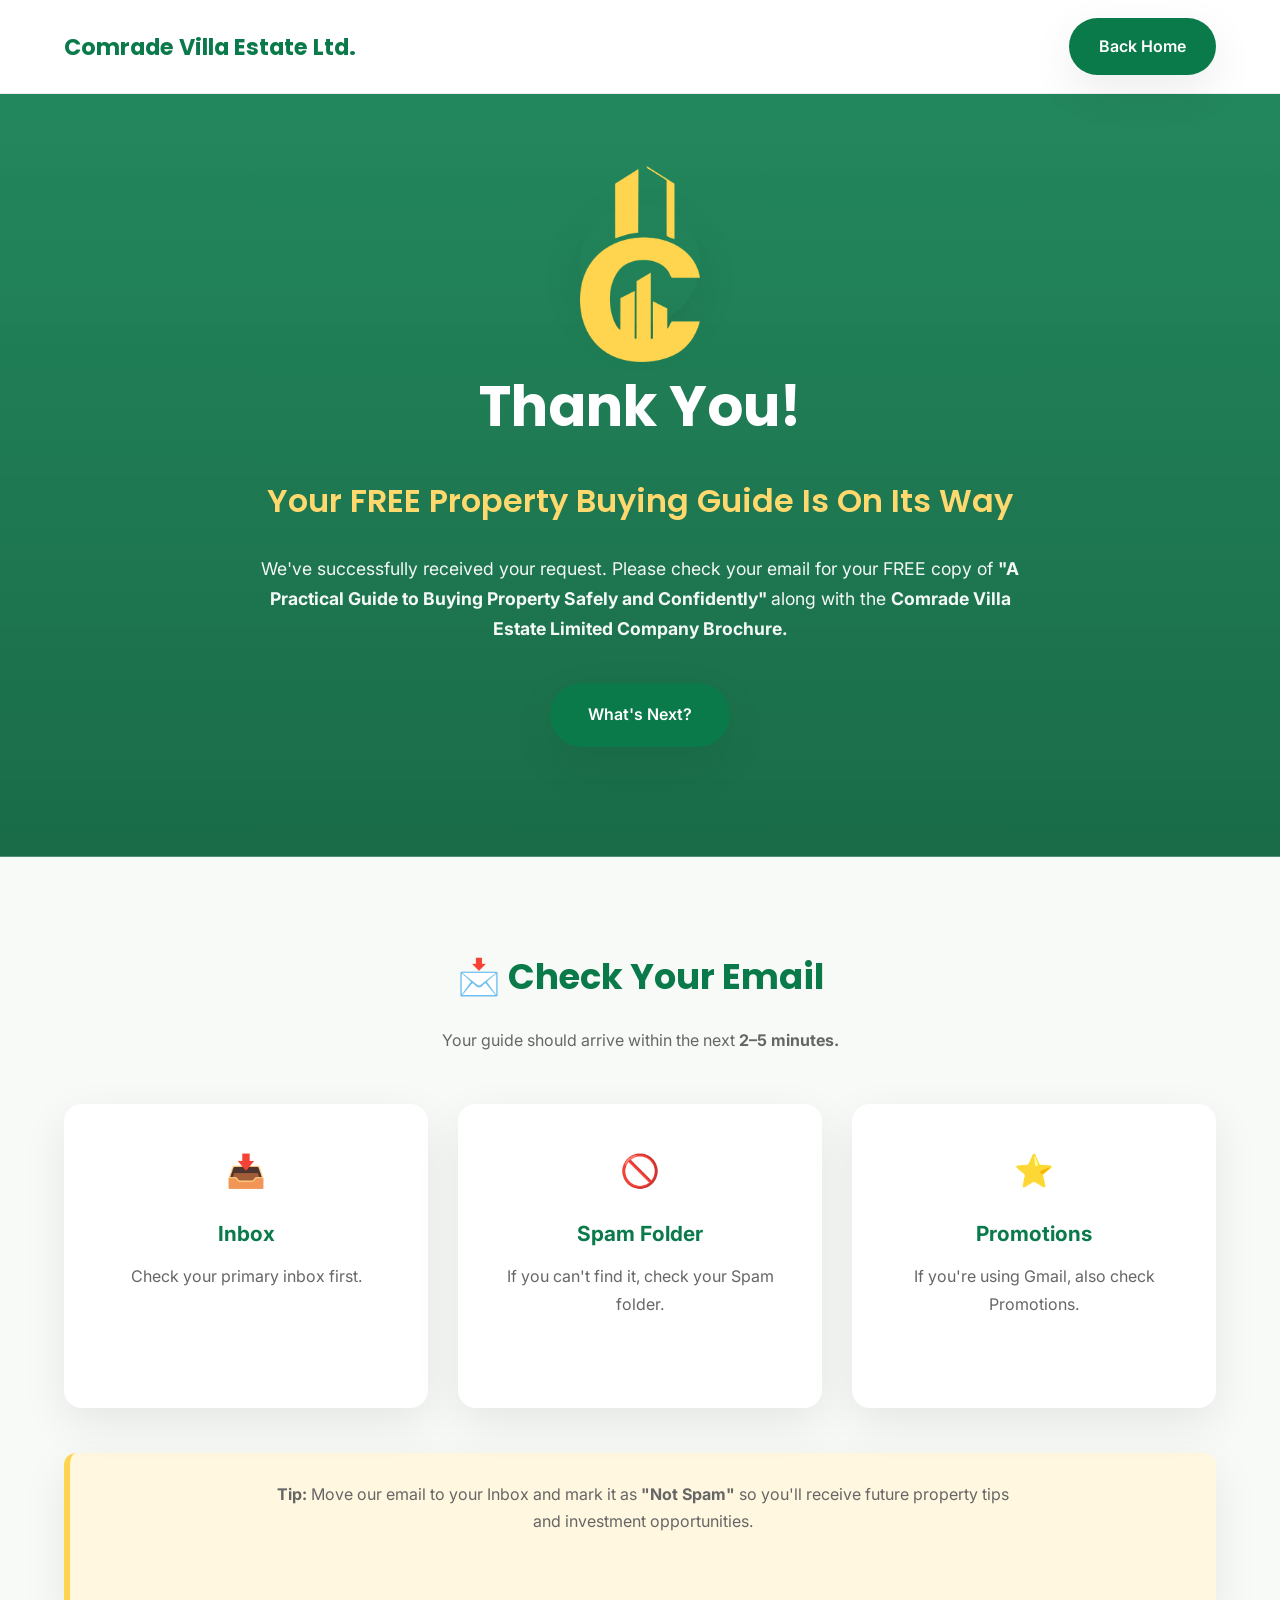
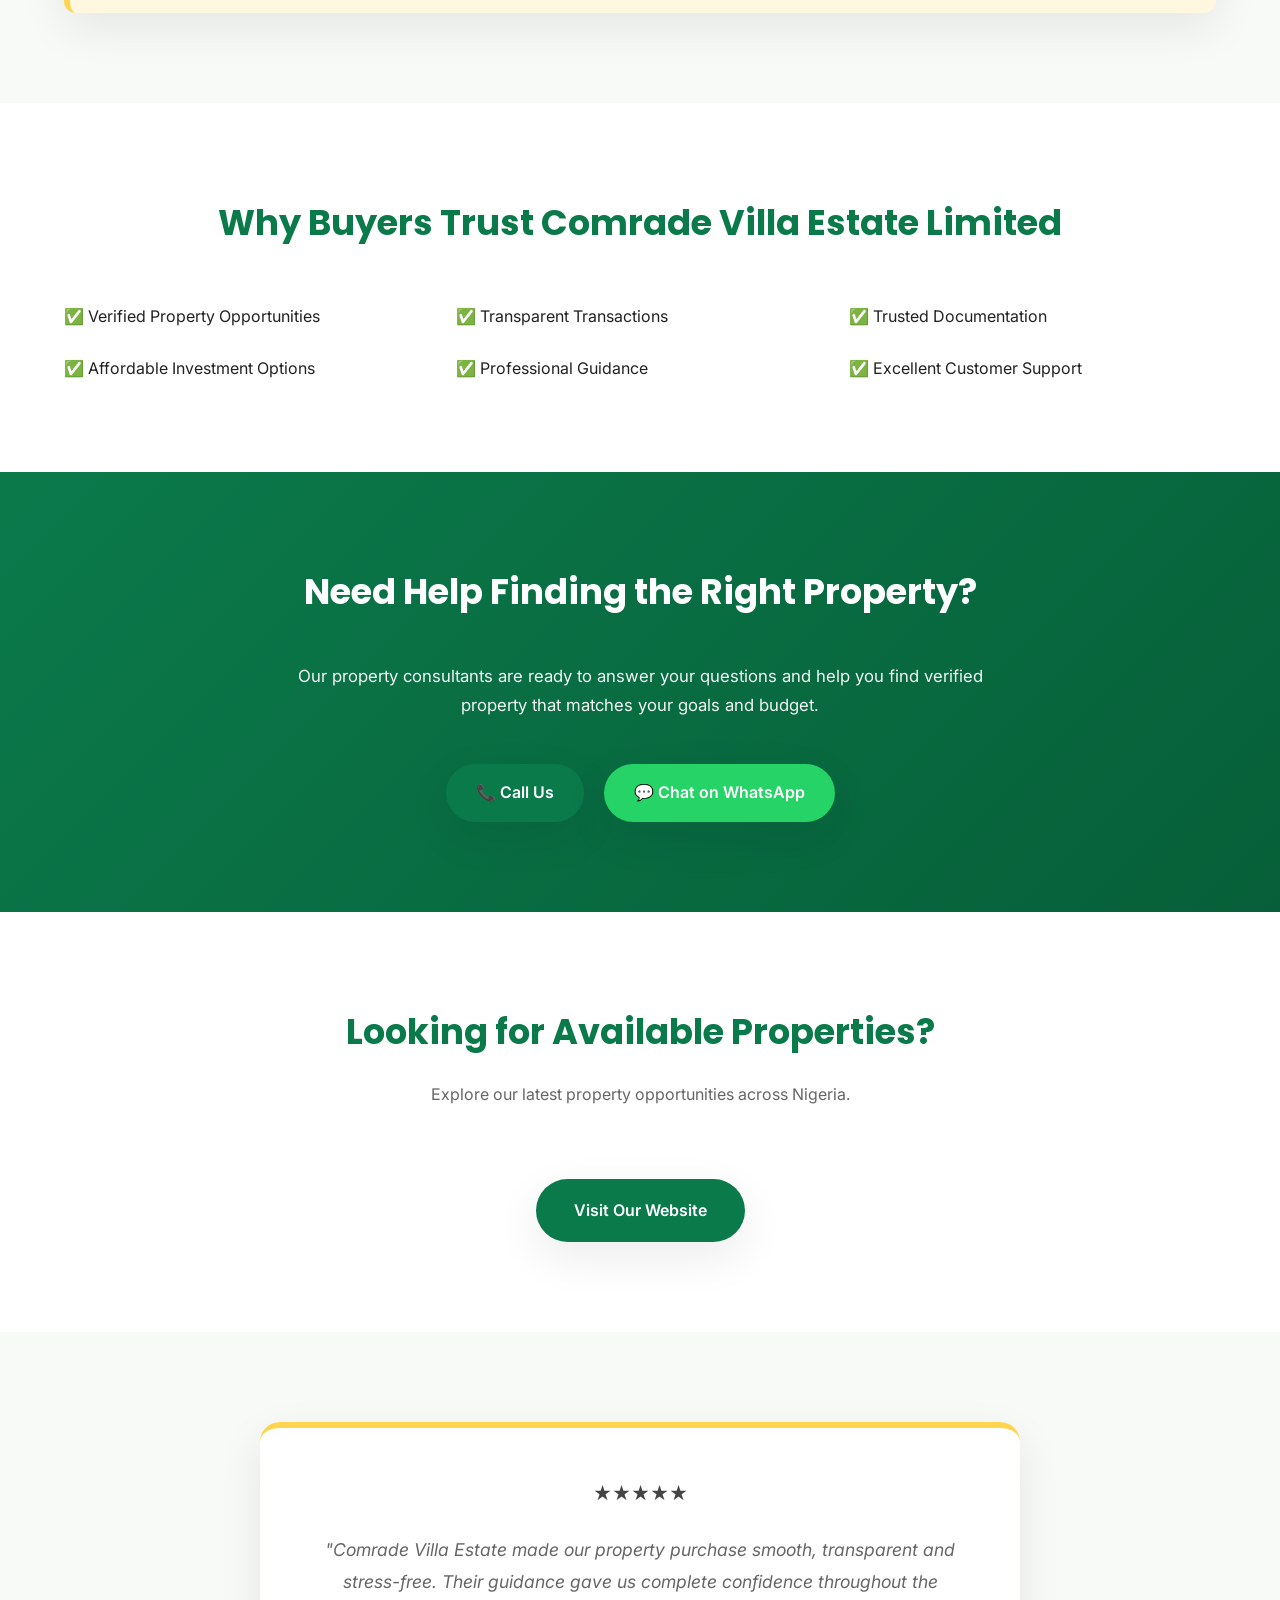
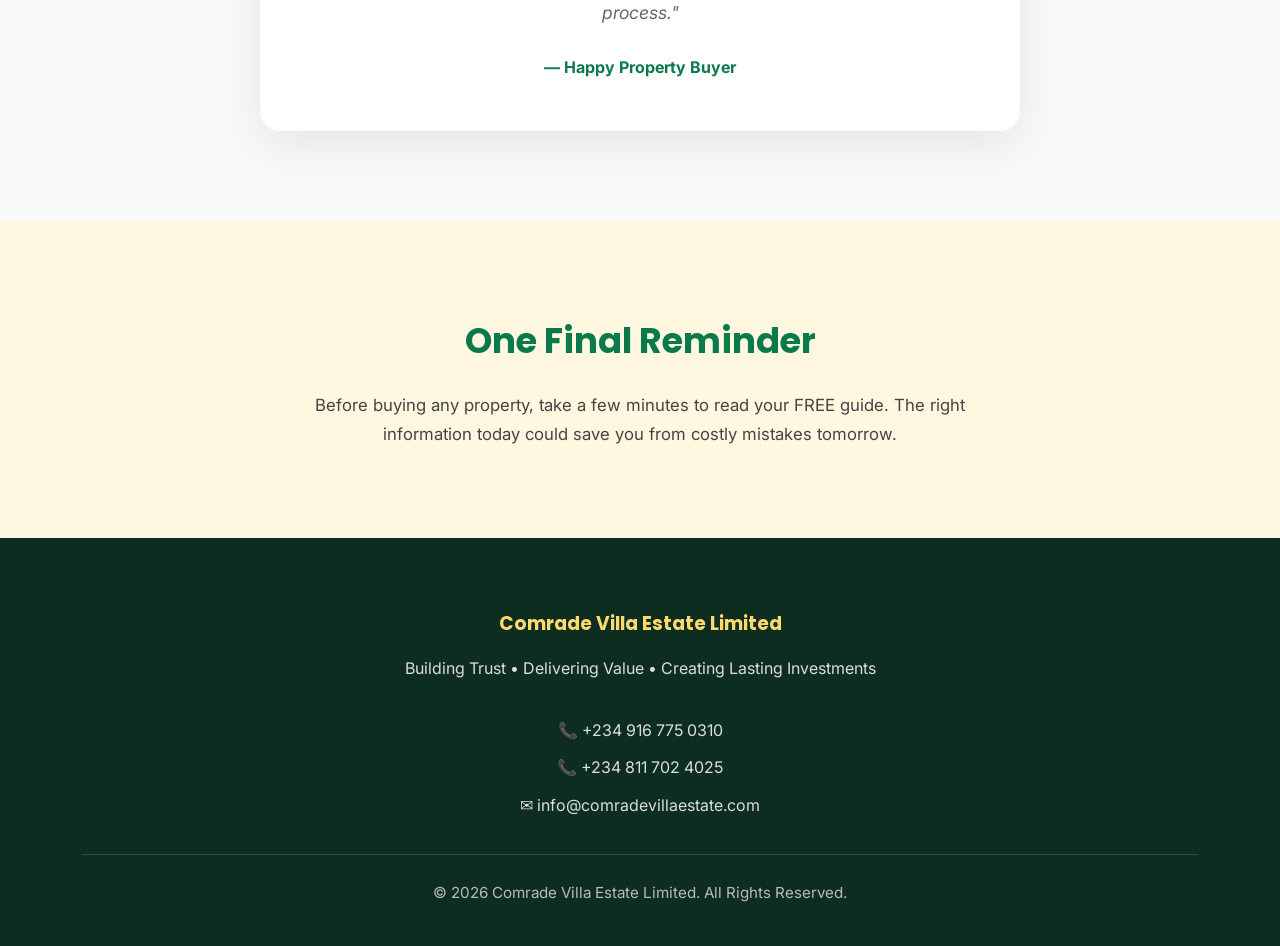
==== thankyou-page.html @ 6a96512b "first Thank you page" ====
<!doctype html>
<html lang="en">
  <head>
    <meta charset="UTF-8" />
    <meta name="viewport" content="width=device-width, initial-scale=1.0" />

    <title>Thank You | Comrade Villa Estate Limited</title>

    <meta name="description" content="Thank you for downloading our FREE Property Buying Guide." />

    <link rel="preconnect" href="https://fonts.googleapis.com" />
    <link rel="preconnect" href="https://fonts.gstatic.com" crossorigin />

    <link
      href="https://fonts.googleapis.com/css2?family=Inter:wght@300;400;500;600;700;800&family=Poppins:wght@500;600;700;800&display=swap"
      rel="stylesheet"
    />

    <link rel="stylesheet" href="css/thank-you.css" />
  </head>

  <body>
    <!-- ===========================
HEADER
=========================== -->

    <header>
      <div class="container">
        <div class="logo">
          <h2>Comrade Villa Estate Ltd.</h2>
        </div>

        <a href="index.html" class="btn"> Back Home </a>
      </div>
    </header>

    <!-- ===========================
HERO
=========================== -->

    <section class="hero">
      <div class="container">
        <div class="success-logo"><img src="img/comrade-villa-logo.png" alt="" /></div>

        <h1>Thank You!</h1>

        <h2>Your FREE Property Buying Guide Is On Its Way</h2>

        <p class="disc">
          We've successfully received your request. Please check your email for your FREE copy of

          <strong> "A Practical Guide to Buying Property Safely and Confidently" </strong>

          along with the

          <strong> Comrade Villa Estate Limited Company Brochure. </strong>
        </p>

        <a href="#next-step" class="btn large"> What's Next? </a>
      </div>
    </section>

    <!-- ===========================
CHECK EMAIL
=========================== -->

    <section class="email-check">
      <div class="container">
        <h2>📩 Check Your Email</h2>

        <p>
          Your guide should arrive within the next

          <strong>2–5 minutes.</strong>
        </p>

        <div class="email-grid">
          <div class="email-card">
            📥

            <h3>Inbox</h3>

            <p>Check your primary inbox first.</p>
          </div>

          <div class="email-card">
            🚫

            <h3>Spam Folder</h3>

            <p>If you can't find it, check your Spam folder.</p>
          </div>

          <div class="email-card">
            ⭐

            <h3>Promotions</h3>

            <p>If you're using Gmail, also check Promotions.</p>
          </div>
        </div>

        <div class="tip-box">
          <p>
            <strong>Tip:</strong>

            Move our email to your Inbox and mark it as

            <strong>"Not Spam"</strong>

            so you'll receive future property tips and investment opportunities.
          </p>
        </div>
      </div>
    </section>

    <!-- ===========================
WHY CHOOSE US
=========================== -->

    <section class="why">
      <div consultation class="container">
        <h2>Why Buyers Trust Comrade Villa Estate Limited</h2>

        <div class="features">
          <div class="feature-item">✅ Verified Property Opportunities</div>

          <div class="feature-item">✅ Transparent Transactions</div>

          <div class="feature-item">✅ Trusted Documentation</div>

          <div class="feature-item">✅ Affordable Investment Options</div>

          <div class="feature-item">✅ Professional Guidance</div>

          <div class="feature-item">✅ Excellent Customer Support</div>
        </div>
      </div>
    </section>

    <!-- ===========================
NEXT STEP
=========================== -->

    <section id="next-step" class="consultation">
      <div class="container">
        <h2>Need Help Finding the Right Property?</h2>

        <p>
          Our property consultants are ready to answer your questions and help you find verified property that matches
          your goals and budget.
        </p>

        <div class="cta-buttons">
          <a href="tel:+2349167750310" class="btn"> 📞 Call Us </a>

          <a href="https://wa.me/2349167750310" class="btn whatsapp"> 💬 Chat on WhatsApp </a>
        </div>
      </div>
    </section>

    <!-- ===========================
FEATURED CTA
=========================== -->

    <section class="properties">
      <div class="container">
        <h2>Looking for Available Properties?</h2>

        <p>Explore our latest property opportunities across Nigeria.</p>

        <a href="https://comradevillaestateltd.com" class="btn large"> Visit Our Website </a>
      </div>
    </section>

    <!-- ===========================
TESTIMONIAL
=========================== -->

    <section class="testimonial">
      <div class="container">
        <div class="testimonial-card">
          ★★★★★

          <p>
            "Comrade Villa Estate made our property purchase smooth, transparent and stress-free. Their guidance gave us
            complete confidence throughout the process."
          </p>

          <h4>— Happy Property Buyer</h4>
        </div>
      </div>
    </section>

    <!-- ===========================
FINAL REMINDER
=========================== -->

    <section class="reminder">
      <div class="container">
        <h2>One Final Reminder</h2>

        <p>
          Before buying any property, take a few minutes to read your FREE guide. The right information today could save
          you from costly mistakes tomorrow.
        </p>
      </div>
    </section>

    <!-- ===========================
FOOTER
=========================== -->

    <footer>
      <div class="container">
        <h3>Comrade Villa Estate Limited</h3>

        <p>Building Trust • Delivering Value • Creating Lasting Investments</p>

        <div class="contact">
          <p>📞 +234 916 775 0310</p>

          <p>📞 +234 811 702 4025</p>

          <p>✉ info@comradevillaestate.com</p>
        </div>

        <p class="copyright">© 2026 Comrade Villa Estate Limited. All Rights Reserved.</p>
      </div>
    </footer>
  </body>
</html>
---- css/thank-you.css ----
/* ===========================
   RESET
=========================== */
/* ===========================
   COLORS
=========================== */

:root {
  --green: #0b7a4b;

  --green-dark: #065f38;

  --gold: #ffd54f;

  --light: #ffffff;

  --text: #222;

  --gray: #666;

  --border: #e7e7e7;

  --shadow: 0 15px 45px rgba(0, 0, 0, 0.08);
}

* {
  margin: 0;
  padding: 0;
  box-sizing: border-box;
}

html {
  scroll-behavior: smooth;
}

body {
  font-family: "Inter", sans-serif;

  background: #f7faf7;

  color: #222;

  line-height: 1.7;
}

img {
  max-width: 100%;
}

a {
  text-decoration: none;
}

.container {
  width: 90%;

  max-width: 1180px;

  margin: auto;
}

/* ===========================
   HEADER
=========================== */

header {
  background: #fff;

  position: sticky;

  top: 0;

  z-index: 1000;

  border-bottom: 1px solid #eee;
}

header .container {
  display: flex;

  justify-content: space-between;

  align-items: center;

  padding: 18px 0;
}

.logo h2 {
  color: var(--green);

  font-family: "Poppins", sans-serif;

  font-size: 1.4rem;

  font-weight: 700;
}

/* ===========================
   SECTION
=========================== */

section {
  padding: 90px 0;
}

section h2 {
  text-align: center;

  font-family: "Poppins", sans-serif;

  color: var(--green);

  font-size: 2.2rem;

  margin-bottom: 20px;
}

section p {
  text-align: center;

  color: var(--gray);

  max-width: 760px;

  margin: auto auto 50px;
}

/* ===========================
   BUTTONS
=========================== */

.btn {
  display: inline-block;

  background: var(--green);

  color: #fff;

  padding: 15px 30px;

  border-radius: 50px;

  font-weight: 600;

  transition: 0.3s;

  box-shadow: var(--shadow);
}

.btn:hover {
  background: var(--green-dark);

  transform: translateY(-3px);
}

.btn.large {
  padding: 18px 38px;
}

.btn.whatsapp {
  background: #25d366;
}

.btn.whatsapp:hover {
  background: #1ebe5d;
}

/* ===========================
   HERO
=========================== */

.hero {
  background: linear-gradient(rgba(11, 122, 75, 0.9), rgba(6, 95, 56, 0.92)), url("../images/estate.jpg");

  background-size: cover;

  background-position: center;

  color: #fff;

  text-align: center;

  padding: 110px 20px;
}

.success-logo {
  width: 120px;

  height: 120px;

  /* background: #fff; */

  color: var(--green);

  border-radius: 50%;

  display: flex;

  justify-content: center;

  align-items: center;

  margin: auto;

  font-size: 3rem;

  box-shadow: var(--shadow);
}

.hero h1 {
  font-size: 3.5rem;

  margin-top: 35px;

  font-family: "Poppins", sans-serif;
}

.hero h2 {
  margin: 20px 0;

  color: #ffd86e;

  font-size: 2rem;

  font-weight: 600;
}

.hero p {
  max-width: 760px;
  color: var(--light);

  margin: 25px auto 40px;

  font-size: 1.1rem;

  opacity: 0.95;
}

.consultation .container {
  display: flex;
  flex-direction: column;
  align-items: center;
}
/* ===========================
   EMAIL SECTION
=========================== */

.email-grid {
  display: grid;

  grid-template-columns: repeat(auto-fit, minmax(240px, 1fr));

  gap: 30px;

  margin-top: 45px;
}

.email-card {
  background: #fff;

  border-radius: 18px;

  padding: 40px 30px;

  text-align: center;

  box-shadow: var(--shadow);

  transition: 0.35s;
}

.email-card:hover {
  transform: translateY(-8px);
}

.email-card {
  font-size: 2rem;
}

.email-card h3 {
  margin: 18px 0 12px;

  color: var(--green);

  font-size: 1.3rem;
}

.email-card p {
  color: var(--gray);
  font-size: 1rem;
}

.tip-box {
  margin-top: 45px;

  background: #fff7df;

  border-left: 6px solid var(--gold);

  padding: 28px;

  border-radius: 12px;

  color: #444;

  box-shadow: var(--shadow);
}

/* ===========================
   WHY CHOOSE US
=========================== */

.why {
  background: #ffffff;
}

.features {
  display: grid;

  grid-template-columns: repeat(auto-fit, minmax(280px, 1fr));

  gap: 25px;

  margin-top: 50px;
}

.feature {
  background: #fff;

  border-radius: 16px;

  padding: 30px;

  text-align: center;

  font-weight: 600;

  color: var(--green);

  border: 1px solid var(--border);

  box-shadow: var(--shadow);

  transition: 0.3s;
}

.feature:hover {
  transform: translateY(-8px);

  border-color: var(--gold);
}

/* ===========================
   CONSULTATION
=========================== */

.consultation {
  background: linear-gradient(135deg, var(--green), var(--green-dark));

  color: #fff;

  text-align: center;
}

.consultation h2 {
  color: #fff;
}

.consultation p {
  max-width: 750px;
  color: var(--light);

  margin: 20px auto 45px;

  opacity: 0.95;

  font-size: 1.05rem;
}

.cta-buttons {
  display: flex;

  justify-content: center;

  gap: 20px;

  flex-wrap: wrap;
}

/* ===========================
   PROPERTIES CTA
=========================== */

.properties {
  background: #fff;

  text-align: center;
}

.properties .btn {
  margin-top: 20px;
}

/* ===========================
   TESTIMONIAL
=========================== */

.testimonial {
  background: #f7faf7;
}

.testimonial-card {
  max-width: 760px;

  margin: auto;

  background: #fff;

  border-radius: 20px;

  padding: 50px;

  text-align: center;

  box-shadow: var(--shadow);

  border-top: 6px solid var(--gold);
}

.testimonial-card {
  font-size: 1.15rem;

  color: #444;
}

.testimonial-card p {
  margin: 25px 0;

  font-size: 1.1rem;

  font-style: italic;

  line-height: 1.8;
}

.testimonial-card h4 {
  color: var(--green);

  font-size: 1rem;
}

/* ===========================
   FINAL REMINDER
=========================== */

.reminder {
  background: #fff7df;

  text-align: center;
}

.reminder p {
  max-width: 700px;

  margin: auto;

  color: #444;

  font-size: 1.05rem;
}

/* ===========================
   FOOTER
=========================== */

footer {
  background: #0c2d20;

  color: #fff;

  padding: 70px 20px 30px;

  text-align: center;
}

footer h3 {
  color: #ffd86e;

  font-family: "Poppins", sans-serif;

  margin-bottom: 15px;
}

footer p {
  color: #ddd;

  margin-bottom: 10px;
}

.contact {
  margin: 35px 0;
}

.contact p {
  margin: 10px 0;
}

.copyright {
  margin-top: 35px;

  padding-top: 25px;

  border-top: 1px solid rgba(255, 255, 255, 0.15);

  font-size: 0.95rem;

  color: #bbb;
}

/* ===========================
   ANIMATIONS
=========================== */

.hero,
.email-card,
.feature,
.testimonial-card,
.btn {
  animation: fadeUp 0.8s ease both;
}

@keyframes fadeUp {
  from {
    opacity: 0;

    transform: translateY(40px);
  }

  to {
    opacity: 1;

    transform: translateY(0);
  }
}

/* ===========================
   RESPONSIVE
=========================== */

@media (max-width: 992px) {
  .hero h1 {
    font-size: 2.8rem;
  }

  .hero h2 {
    font-size: 1.6rem;
  }

  section {
    padding: 70px 0;
  }
}

@media (max-width: 768px) {
  header .container {
    flex-direction: column;

    gap: 18px;
  }

  .hero {
    padding: 90px 20px;
  }

  .hero h1 {
    font-size: 2.3rem;
  }

  .hero h2 {
    font-size: 1.35rem;
  }

  .success-icon {
    width: 95px;

    height: 95px;

    font-size: 2.4rem;
  }

  section h2 {
    font-size: 1.8rem;
  }

  .cta-buttons {
    flex-direction: column;

    align-items: center;
  }

  .btn {
    width: 100%;

    max-width: 340px;

    text-align: center;
  }

  .testimonial-card {
    padding: 35px 25px;
  }
}

@media (max-width: 480px) {
  .hero h1 {
    font-size: 2rem;
  }

  .hero h2 {
    font-size: 1.2rem;
  }

  .hero p {
    font-size: 1rem;
  }

  section h2 {
    font-size: 1.6rem;
  }

  .email-card,
  .feature {
    padding: 25px;
  }

  .tip-box {
    padding: 20px;
  }
}
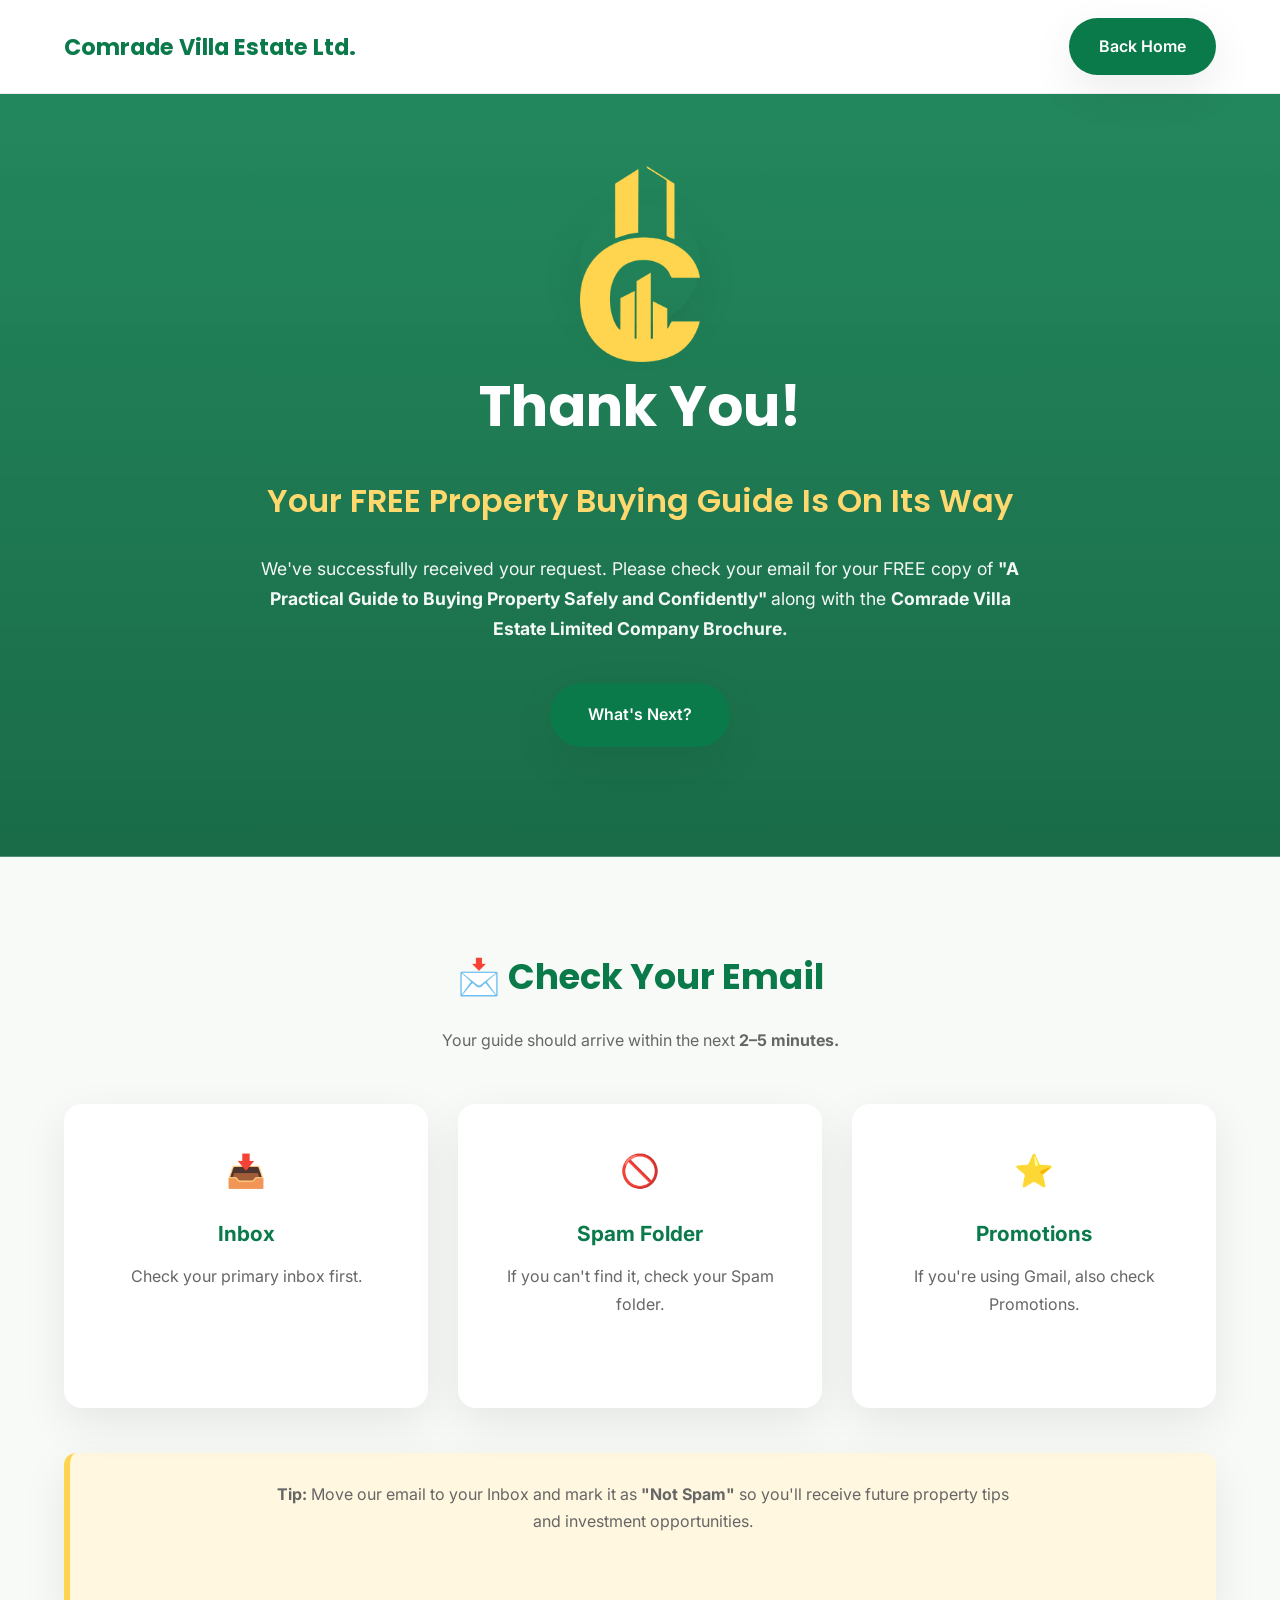
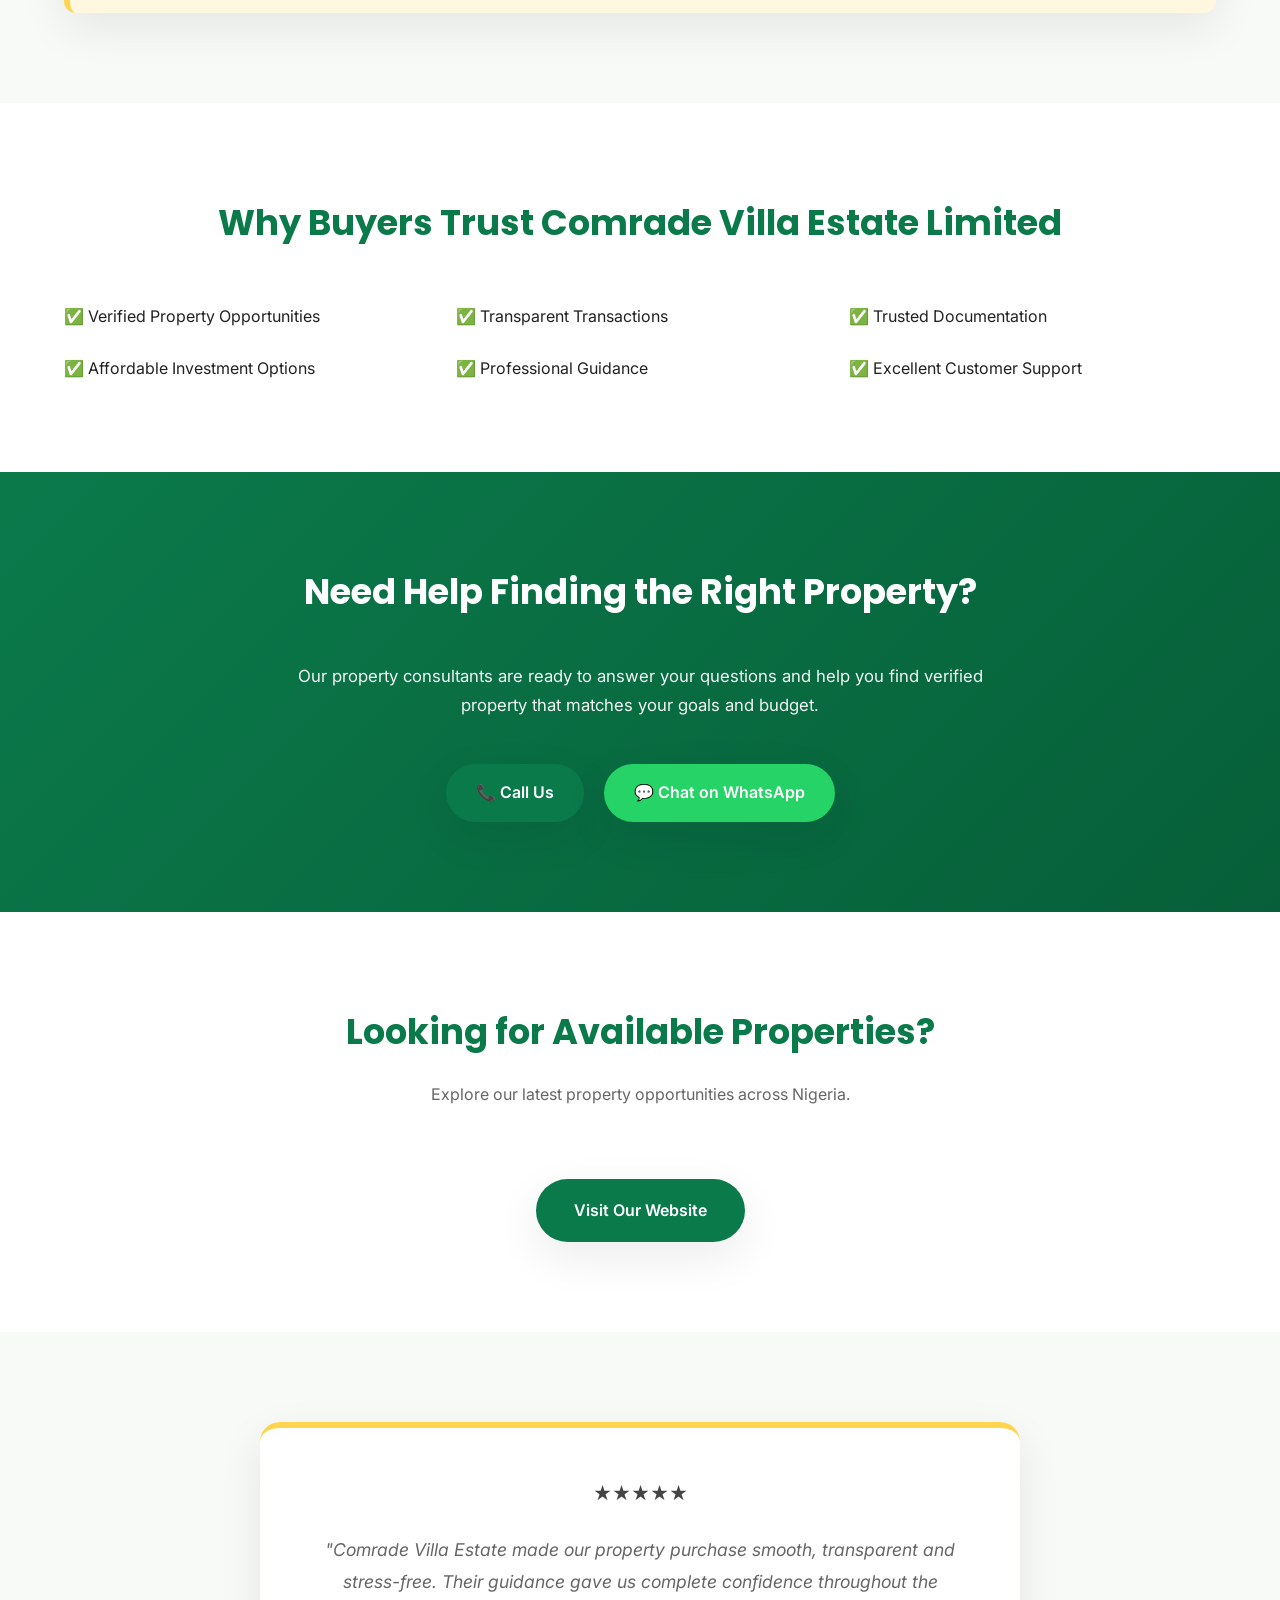
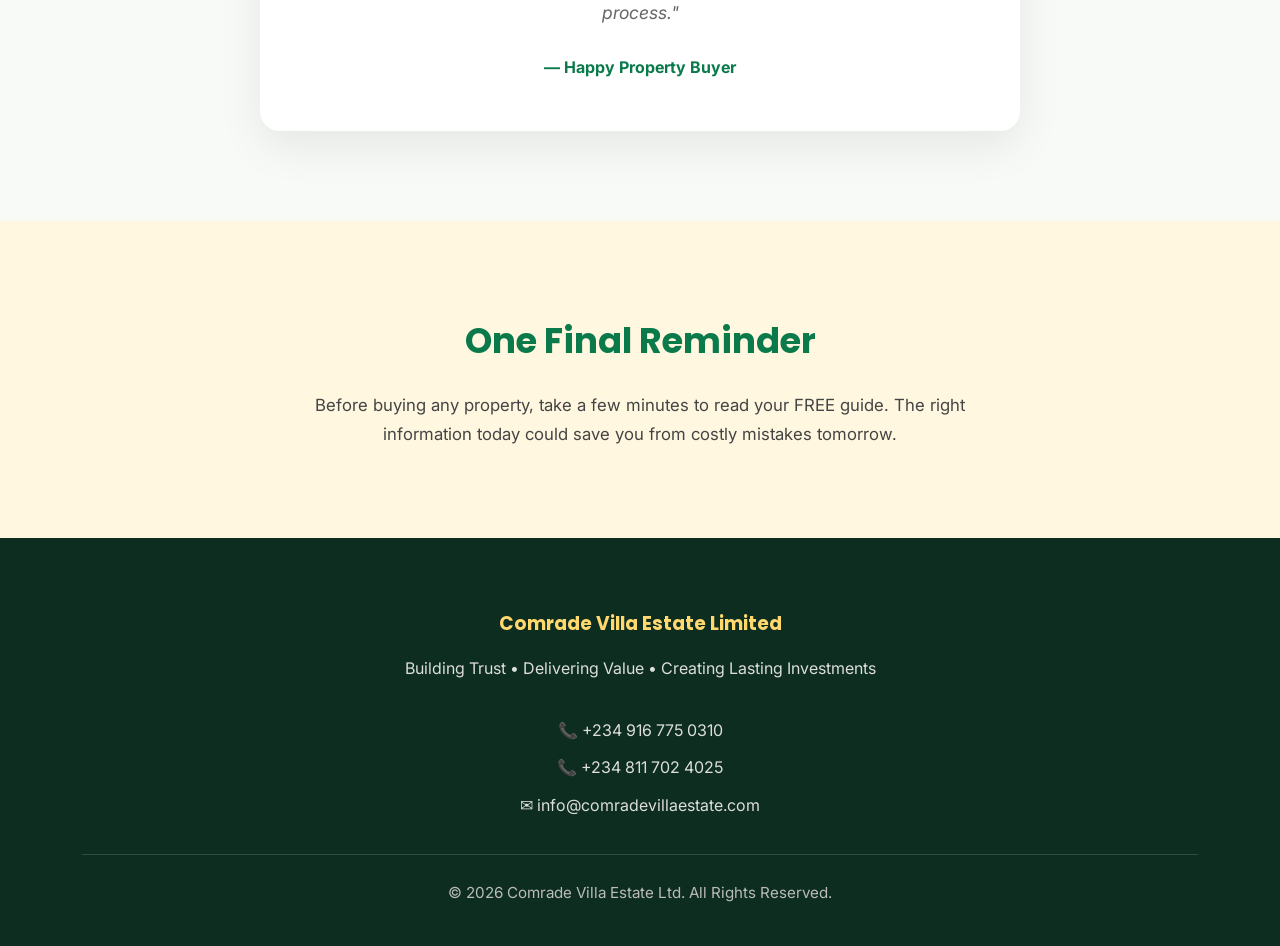
==== commit 2a6301fb: "ltd" ====
--- a/thankyou-page.html
+++ b/thankyou-page.html
@@ -225,7 +225,7 @@
           <p>✉ info@comradevillaestate.com</p>
         </div>
 
-        <p class="copyright">© 2026 Comrade Villa Estate Limited. All Rights Reserved.</p>
+        <p class="copyright">© 2026 Comrade Villa Estate Ltd. All Rights Reserved.</p>
       </div>
     </footer>
   </body>
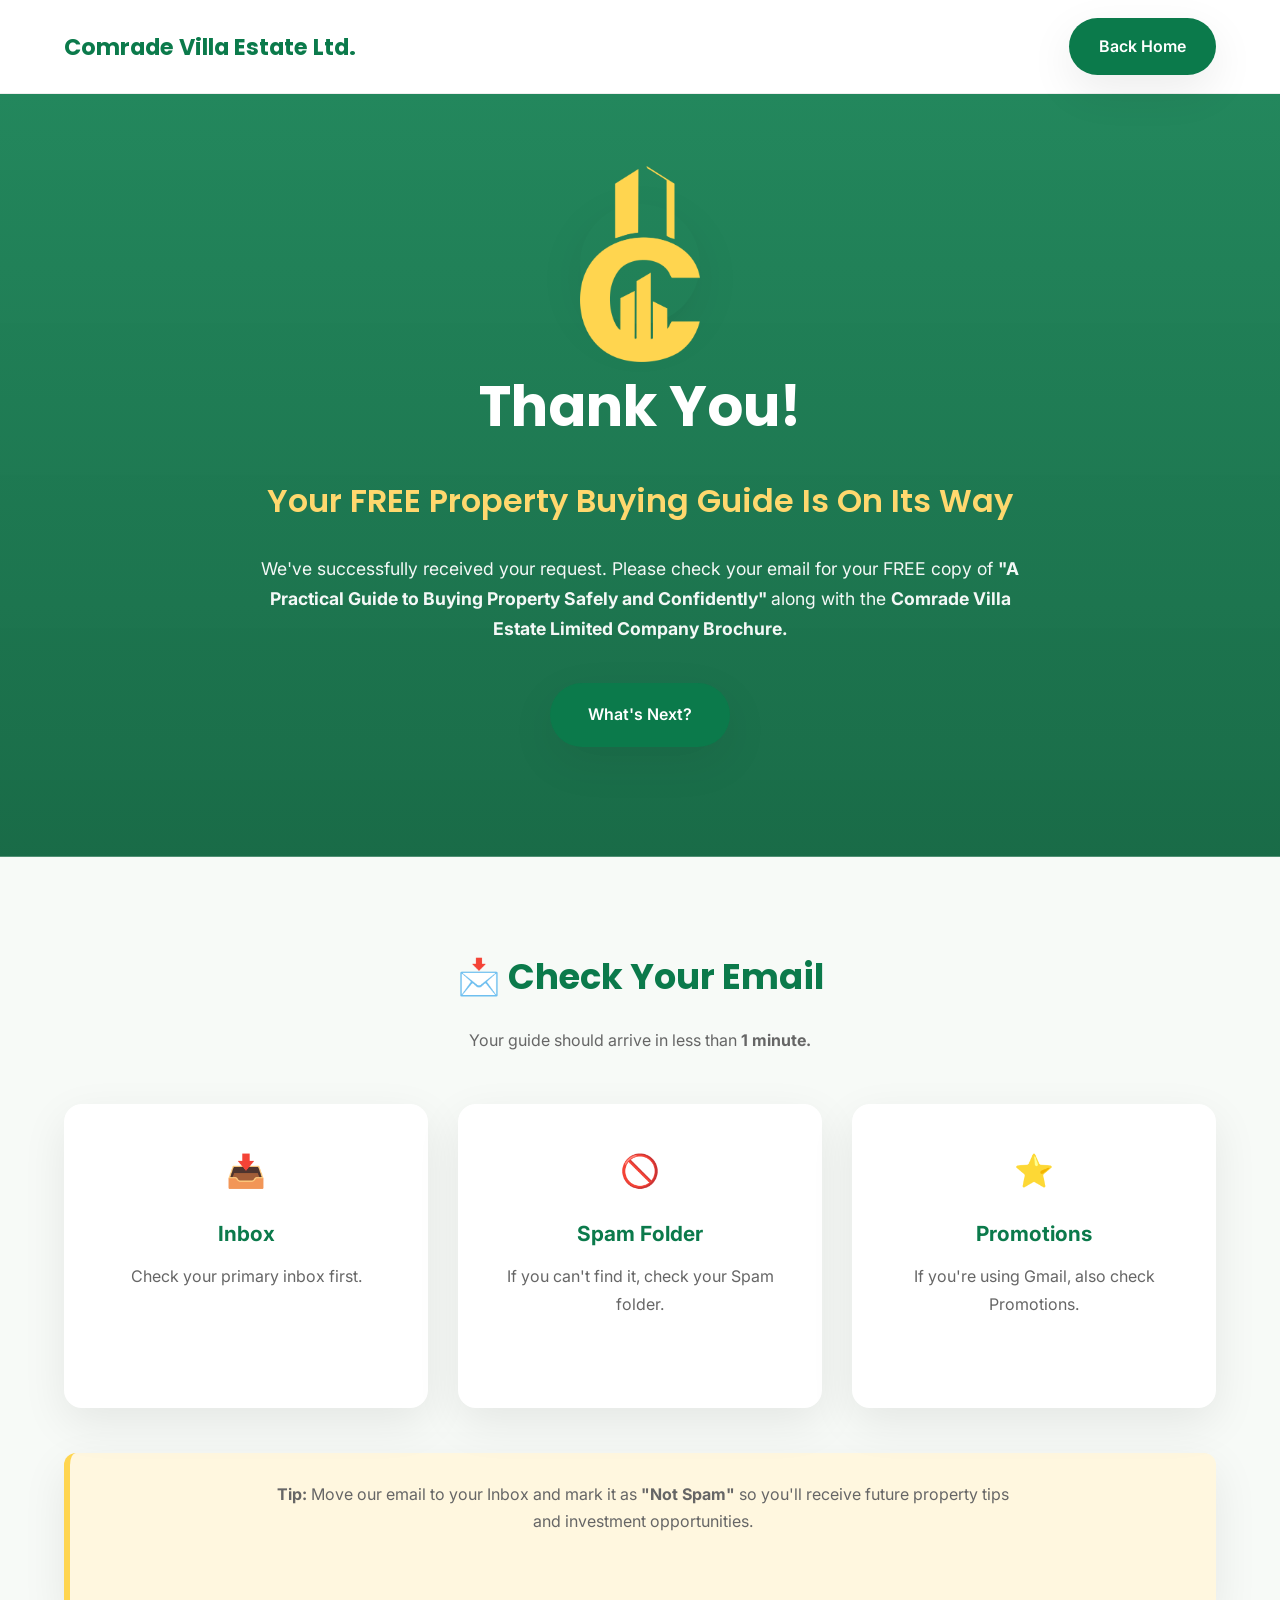
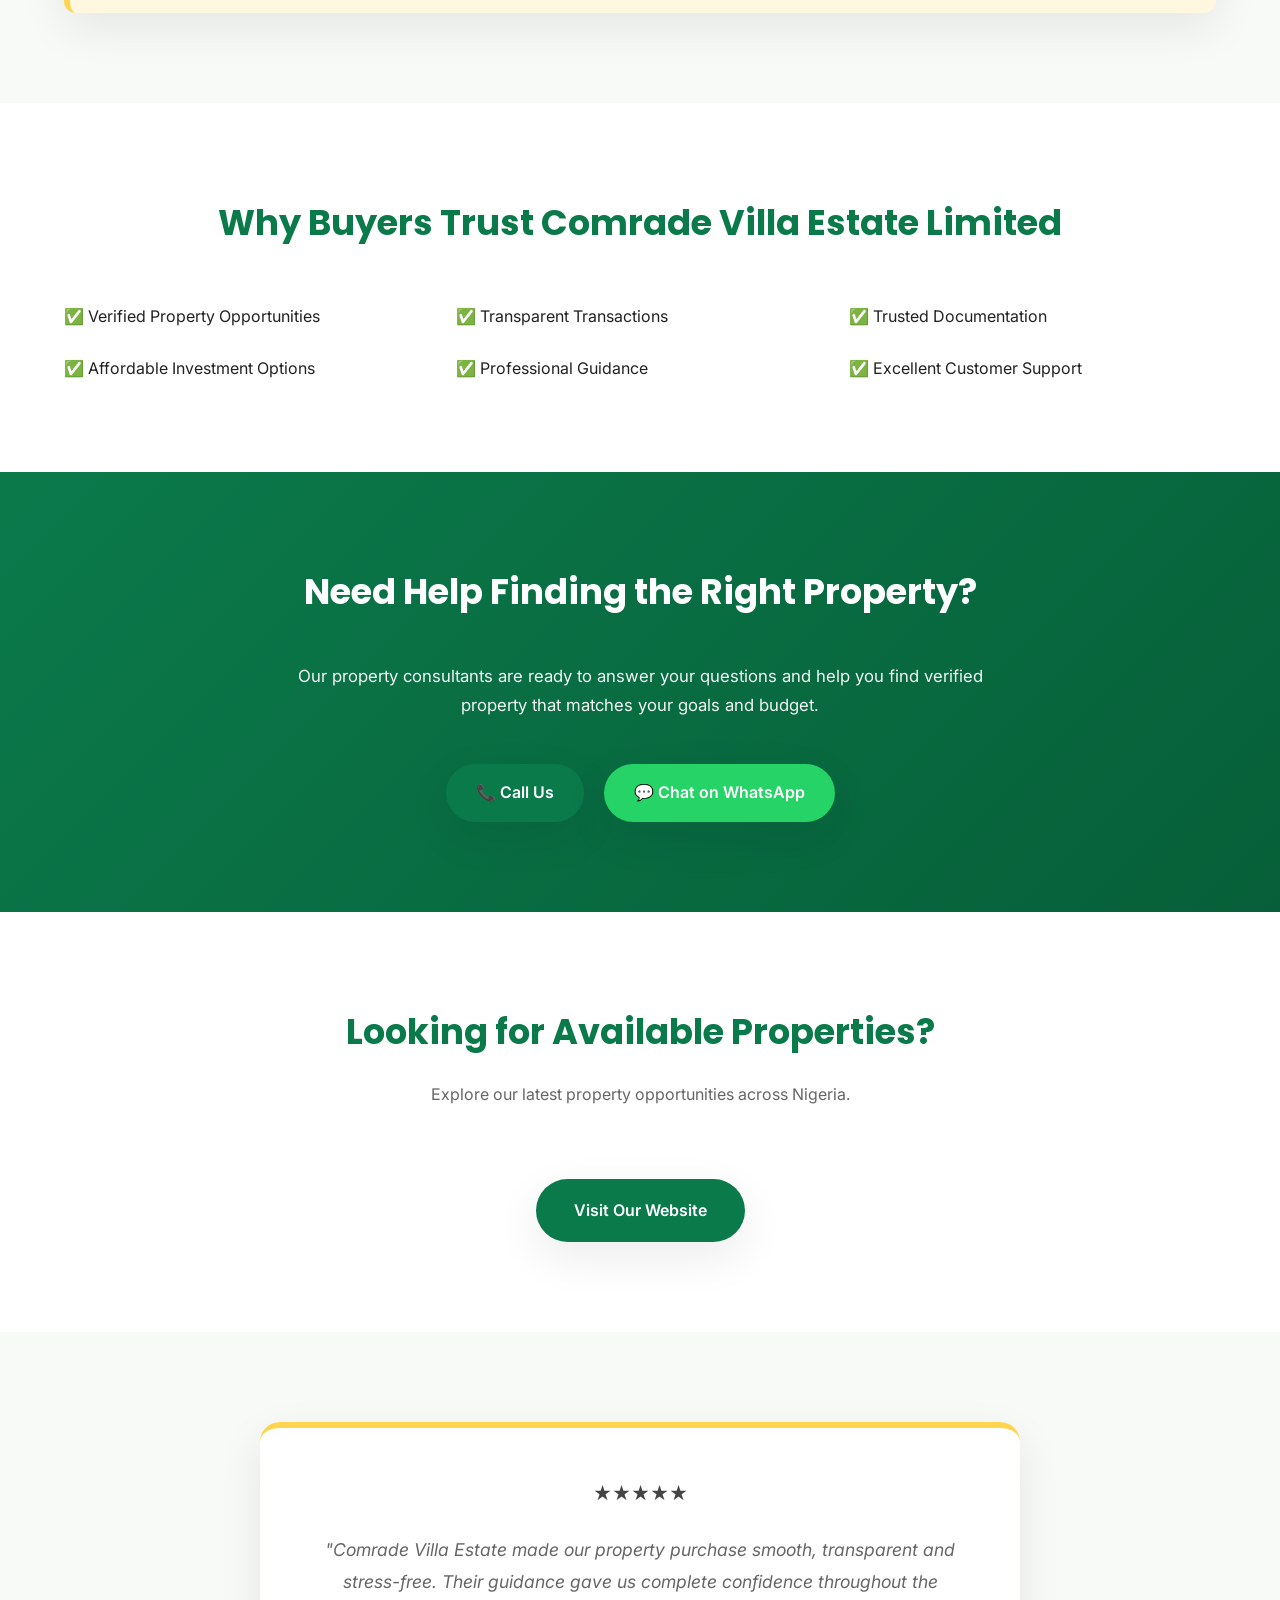
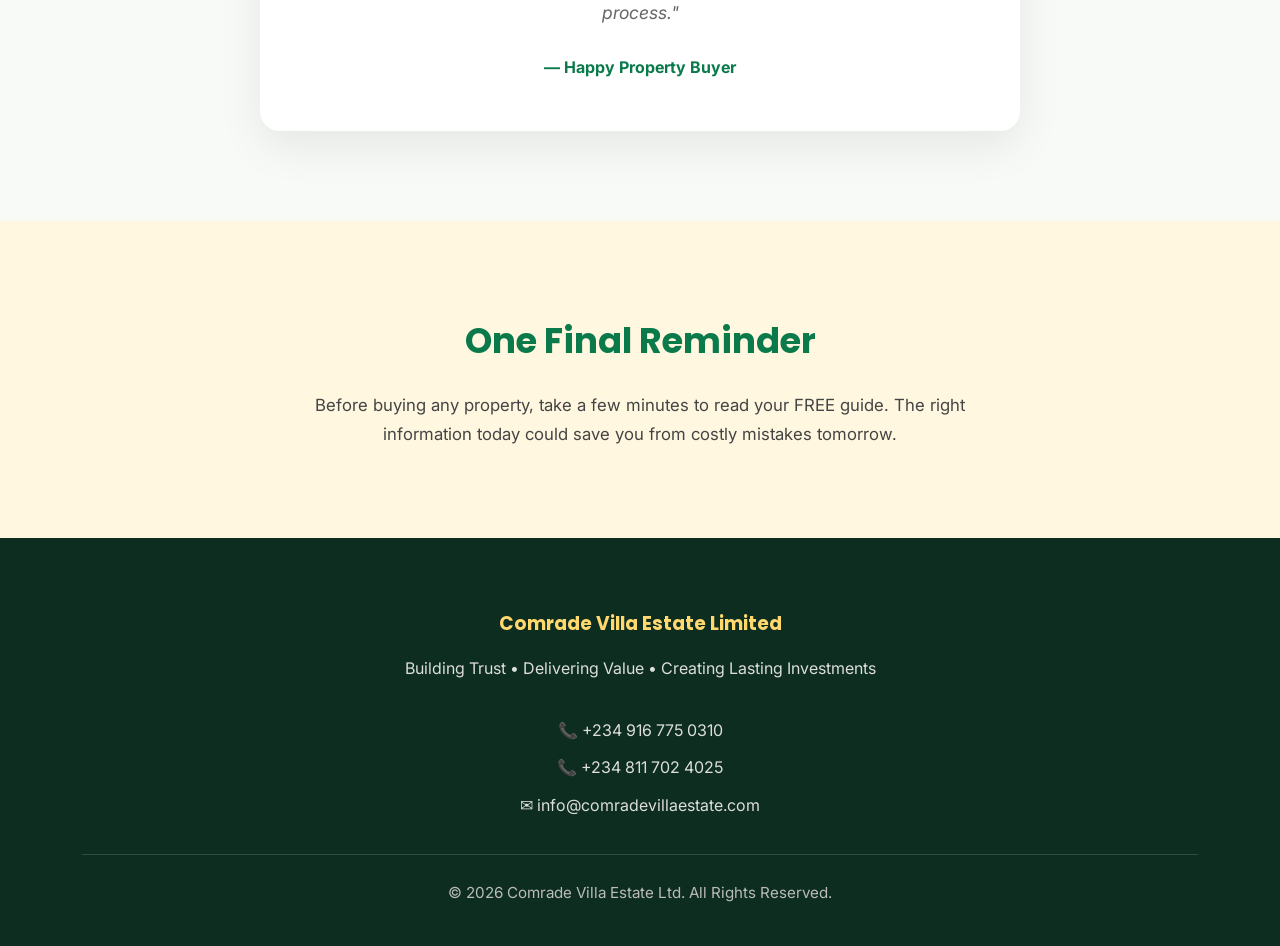
==== commit 9c8e7225: "content update" ====
--- a/thankyou-page.html
+++ b/thankyou-page.html
@@ -16,7 +16,49 @@
       rel="stylesheet"
     />
 
+    <link rel="icon" type="image/x-icon" href="/img/comrade-villa-logo.png" />
+
     <link rel="stylesheet" href="css/thank-you.css" />
+
+    <!-- Facebook Pixel Code -->
+
+    <script>
+      !(function (f, b, e, v, n, t, s) {
+        if (f.fbq) return;
+        n = f.fbq = function () {
+          n.callMethod ? n.callMethod.apply(n, arguments) : n.queue.push(arguments);
+        };
+        if (!f._fbq) f._fbq = n;
+        n.push = n;
+        n.loaded = !0;
+        n.version = "2.0";
+        n.queue = [];
+        t = b.createElement(e);
+        t.async = !0;
+        t.src = v;
+        s = b.getElementsByTagName(e)[0];
+        s.parentNode.insertBefore(t, s);
+      })(window, document, "script", "https://connect.facebook.net/en_US/fbevents.js");
+      fbq("init", "911865536247400");
+      fbq("track", "PageView");
+    </script>
+    <noscript>
+      <img
+        height="1"
+        width="1"
+        src="https://www.facebook.com/tr?id=911865536247400&ev=PageView
+&noscript=1"
+      />
+    </noscript>
+
+    <!-- End Facebook Pixel Code -->
+
+    <!-- Facebook Pixel Track Lead Code -->
+    <script>
+      fbq("track", "Lead");
+    </script>
+
+    <!-- End Facebook Pixel Track Lead Code -->
   </head>
 
   <body>
@@ -69,9 +111,9 @@
         <h2>📩 Check Your Email</h2>
 
         <p>
-          Your guide should arrive within the next
-
-          <strong>2–5 minutes.</strong>
+          Your guide should arrive in less than
+
+          <strong>1 minute.</strong>
         </p>
 
         <div class="email-grid">
